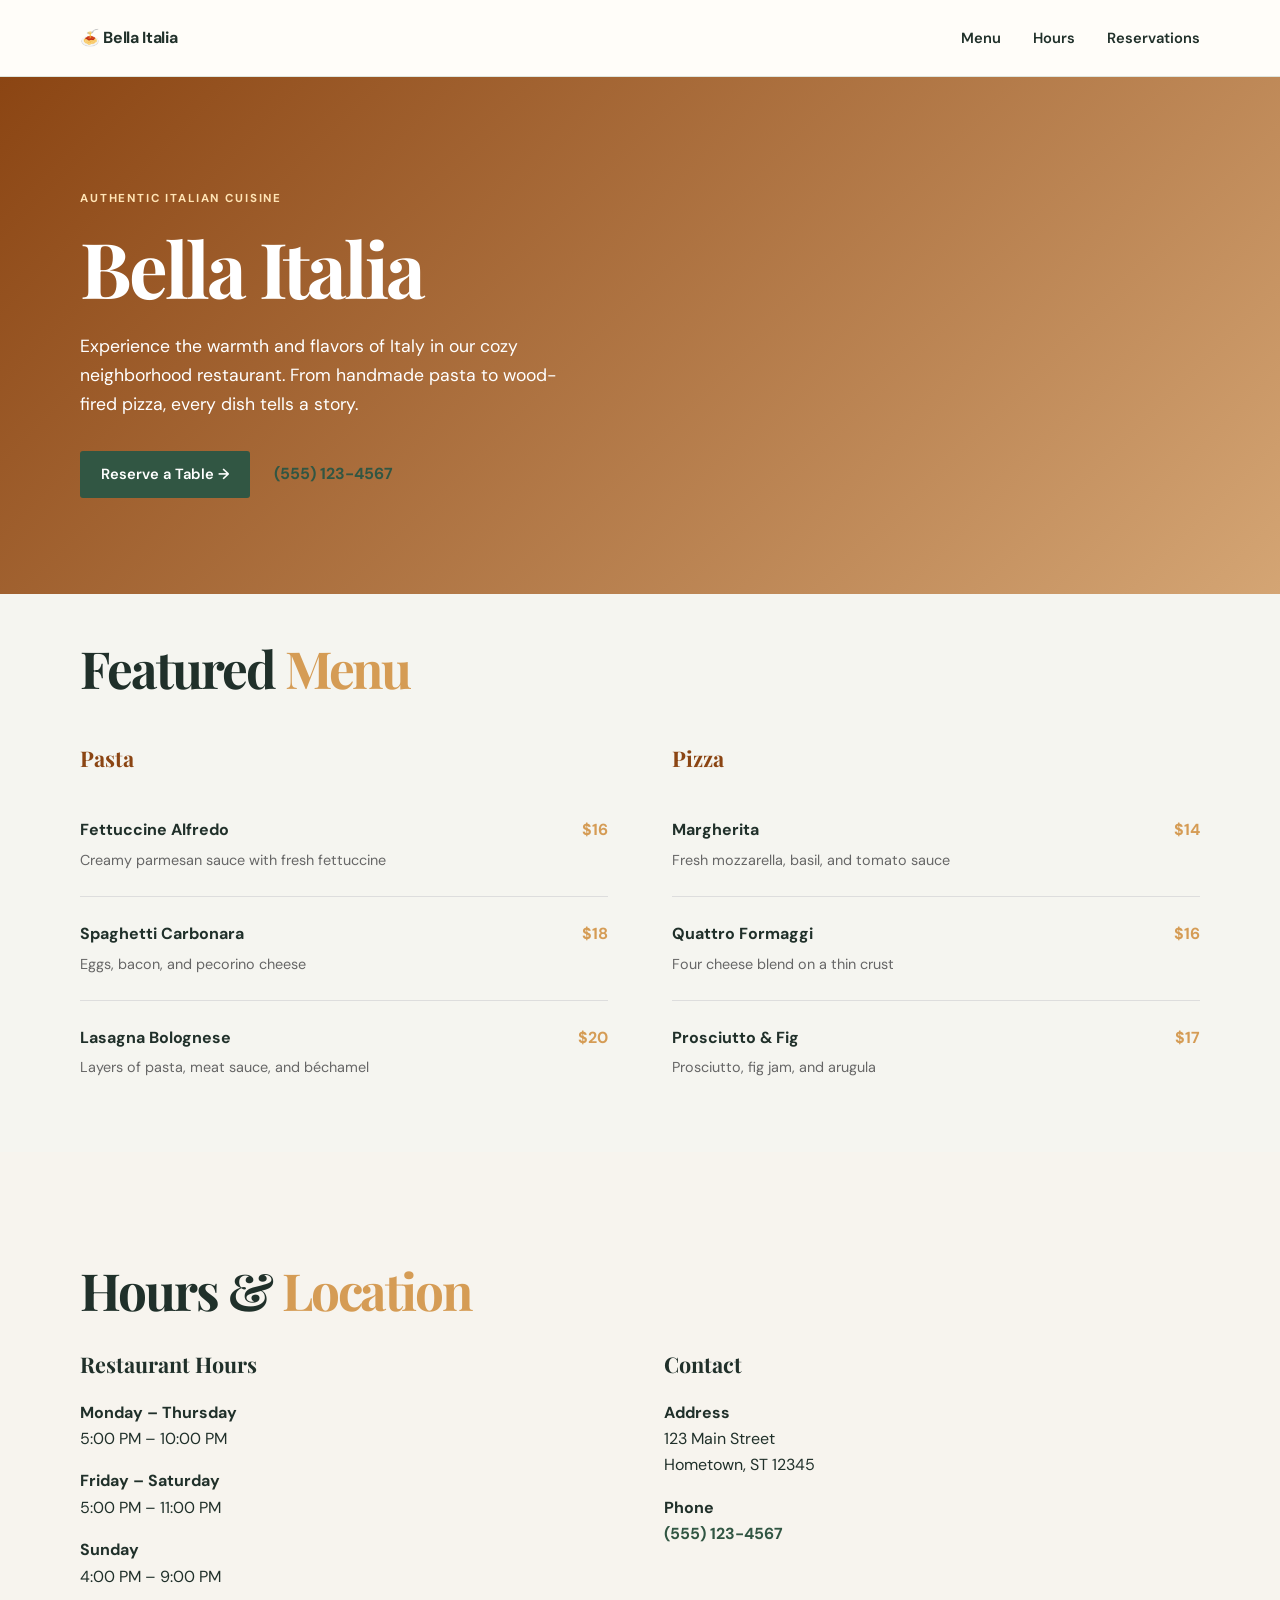
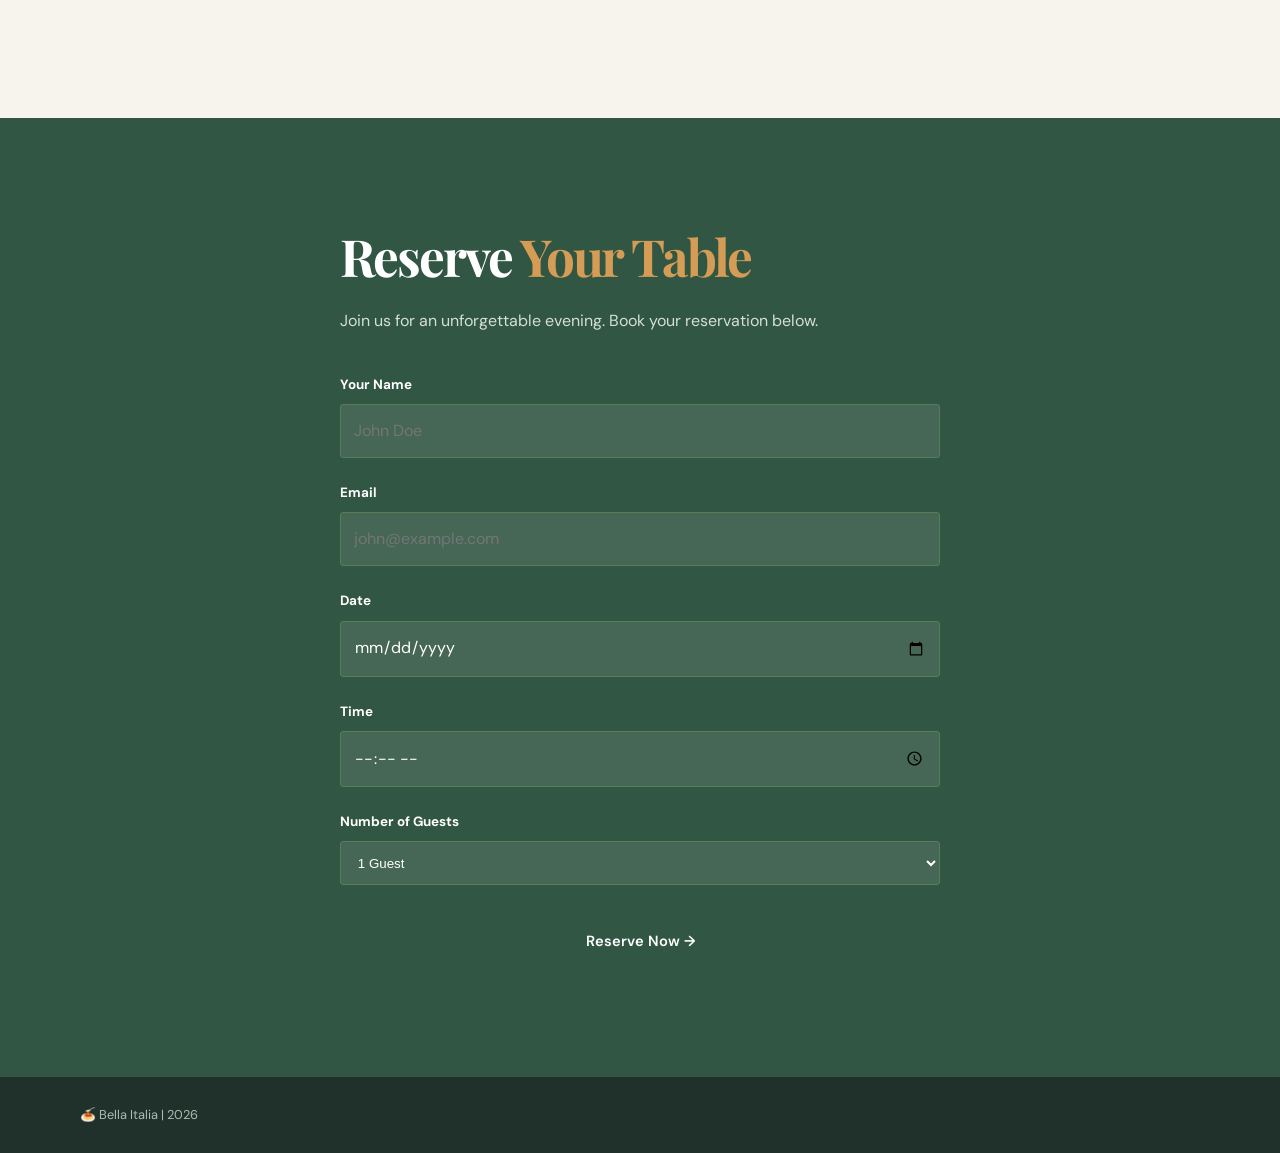
==== restaurant/index.html @ 9dafba55 "Add GitHub Pages demo with 3 template showcases and shared styles" ====
<!doctype html>
<html lang="en">
<head>
  <meta charset="UTF-8">
  <meta name="viewport" content="width=device-width, initial-scale=1">
  <meta name="description" content="Bella Italia - Fine Italian dining in your neighborhood">
  <title>Bella Italia | Italian Restaurant</title>
  <link rel="preconnect" href="https://fonts.googleapis.com">
  <link rel="preconnect" href="https://fonts.gstatic.com" crossorigin>
  <link href="https://fonts.googleapis.com/css2?family=DM+Sans:wght@400;500;600;700&family=Playfair+Display:wght@600;700&display=swap" rel="stylesheet">
  <link rel="stylesheet" href="../styles.css">
  <style>
    .hero { background: linear-gradient(135deg, #8b4513 0%, #d4a574 100%); color: white; }
    .hero h1, .hero p { color: white; }
    .hero em { color: #ffd700; }
    .hero .eyebrow { color: #ffe4b5; }
    .menu-section { background: #f5f5f0; padding: 3rem 0; }
    .menu-item { display: flex; justify-content: space-between; padding: 1.5rem 0; border-bottom: 1px solid #ddd; }
    .menu-item:last-child { border-bottom: none; }
    .menu-item-name { font-weight: 700; margin-bottom: 0.3rem; }
    .menu-item-desc { font-size: 0.9rem; color: #666; }
    .menu-item-price { color: #d59c55; font-weight: 700; }
  </style>
  <script src="../script.js" defer></script>
</head>
<body>
  <header class="site-header">
    <div class="container nav-wrap">
      <a class="logo" href="#top">🍝 Bella Italia</a>
      <nav id="site-nav" class="site-nav" aria-label="Main navigation">
        <a href="#menu">Menu</a>
        <a href="#hours">Hours</a>
        <a href="#contact">Reservations</a>
      </nav>
    </div>
  </header>

  <main>
    <section class="hero">
      <div class="container hero-content">
        <p class="eyebrow">Authentic Italian Cuisine</p>
        <h1>Bella Italia</h1>
        <p class="hero-text">Experience the warmth and flavors of Italy in our cozy neighborhood restaurant. From handmade pasta to wood-fired pizza, every dish tells a story.</p>
        <div class="hero-actions">
          <a class="button" href="#contact">Reserve a Table →</a>
          <a class="text-link" href="tel:+15551234567">(555) 123-4567</a>
        </div>
      </div>
    </section>

    <section id="menu" class="menu-section">
      <div class="container">
        <h2 style="margin-bottom: 3rem;">Featured <em>Menu</em></h2>
        <div style="display: grid; grid-template-columns: 1fr 1fr; gap: 4rem;">
          <div>
            <h3 style="color: #8b4513;">Pasta</h3>
            <div class="menu-item">
              <div>
                <div class="menu-item-name">Fettuccine Alfredo</div>
                <div class="menu-item-desc">Creamy parmesan sauce with fresh fettuccine</div>
              </div>
              <div class="menu-item-price">$16</div>
            </div>
            <div class="menu-item">
              <div>
                <div class="menu-item-name">Spaghetti Carbonara</div>
                <div class="menu-item-desc">Eggs, bacon, and pecorino cheese</div>
              </div>
              <div class="menu-item-price">$18</div>
            </div>
            <div class="menu-item">
              <div>
                <div class="menu-item-name">Lasagna Bolognese</div>
                <div class="menu-item-desc">Layers of pasta, meat sauce, and béchamel</div>
              </div>
              <div class="menu-item-price">$20</div>
            </div>
          </div>
          <div>
            <h3 style="color: #8b4513;">Pizza</h3>
            <div class="menu-item">
              <div>
                <div class="menu-item-name">Margherita</div>
                <div class="menu-item-desc">Fresh mozzarella, basil, and tomato sauce</div>
              </div>
              <div class="menu-item-price">$14</div>
            </div>
            <div class="menu-item">
              <div>
                <div class="menu-item-name">Quattro Formaggi</div>
                <div class="menu-item-desc">Four cheese blend on a thin crust</div>
              </div>
              <div class="menu-item-price">$16</div>
            </div>
            <div class="menu-item">
              <div>
                <div class="menu-item-name">Prosciutto & Fig</div>
                <div class="menu-item-desc">Prosciutto, fig jam, and arugula</div>
              </div>
              <div class="menu-item-price">$17</div>
            </div>
          </div>
        </div>
      </div>
    </section>

    <section id="hours" class="section" style="background: #f7f4ee;">
      <div class="container">
        <h2>Hours & <em>Location</em></h2>
        <div style="display: grid; grid-template-columns: 1fr 1fr; gap: 3rem; margin-top: 2rem;">
          <div>
            <h3>Restaurant Hours</h3>
            <p style="margin-top: 1rem;"><strong>Monday – Thursday</strong><br>5:00 PM – 10:00 PM</p>
            <p style="margin-top: 0.8rem;"><strong>Friday – Saturday</strong><br>5:00 PM – 11:00 PM</p>
            <p style="margin-top: 0.8rem;"><strong>Sunday</strong><br>4:00 PM – 9:00 PM</p>
          </div>
          <div>
            <h3>Contact</h3>
            <p style="margin-top: 1rem;"><strong>Address</strong><br>123 Main Street<br>Hometown, ST 12345</p>
            <p style="margin-top: 0.8rem;"><strong>Phone</strong><br><a href="tel:+15551234567" class="text-link">(555) 123-4567</a></p>
          </div>
        </div>
      </div>
    </section>

    <section id="contact" class="section" style="background: #315643; color: white;">
      <div class="container" style="max-width: 600px;">
        <h2 style="color: white;">Reserve <em>Your Table</em></h2>
        <p style="color: #d5e0d4; margin-top: 1rem; margin-bottom: 2rem;">Join us for an unforgettable evening. Book your reservation below.</p>
        <form style="display: grid; gap: 1rem;">
          <div>
            <label style="color: white; font-weight: 700; display: block; margin-bottom: 0.5rem;">Your Name</label>
            <input type="text" placeholder="John Doe" style="width: 100%; padding: 0.8rem; border: 1px solid #557f55; border-radius: 3px; background: rgba(255,255,255,0.1); color: white;">
          </div>
          <div>
            <label style="color: white; font-weight: 700; display: block; margin-bottom: 0.5rem;">Email</label>
            <input type="email" placeholder="john@example.com" style="width: 100%; padding: 0.8rem; border: 1px solid #557f55; border-radius: 3px; background: rgba(255,255,255,0.1); color: white;">
          </div>
          <div>
            <label style="color: white; font-weight: 700; display: block; margin-bottom: 0.5rem;">Date</label>
            <input type="date" style="width: 100%; padding: 0.8rem; border: 1px solid #557f55; border-radius: 3px; background: rgba(255,255,255,0.1); color: white;">
          </div>
          <div>
            <label style="color: white; font-weight: 700; display: block; margin-bottom: 0.5rem;">Time</label>
            <input type="time" style="width: 100%; padding: 0.8rem; border: 1px solid #557f55; border-radius: 3px; background: rgba(255,255,255,0.1); color: white;">
          </div>
          <div>
            <label style="color: white; font-weight: 700; display: block; margin-bottom: 0.5rem;">Number of Guests</label>
            <select style="width: 100%; padding: 0.8rem; border: 1px solid #557f55; border-radius: 3px; background: rgba(255,255,255,0.1); color: white;">
              <option value="1">1 Guest</option>
              <option value="2">2 Guests</option>
              <option value="4">4 Guests</option>
              <option value="6">6 Guests</option>
              <option value="8">8+ Guests</option>
            </select>
          </div>
          <button class="button" type="submit" style="margin-top: 1rem;">Reserve Now →</button>
        </form>
      </div>
    </section>
  </main>

  <footer class="site-footer">
    <div class="container footer-wrap">
      <p>🍝 Bella Italia | <span id="year"></span></p>
    </div>
  </footer>
</body>
</html>
---- styles.css ----
:root {
  --ink: #20302a;
  --muted: #64706a;
  --cream: #f7f4ee;
  --paper: #fffdf9;
  --sage: #cfdccf;
  --green: #315643;
  --gold: #d59c55;
  --border: #dfe5de;
  --heading: "Playfair Display", Georgia, serif;
  --body: "DM Sans", Arial, sans-serif;
}
* { box-sizing: border-box; }
html { scroll-behavior: smooth; }
body { margin: 0; color: var(--ink); background: var(--paper); font: 16px/1.65 var(--body); }
a { color: inherit; text-decoration: none; }
.container { width: min(1120px, calc(100% - 48px)); margin: auto; }
.skip-link { position: absolute; left: 1rem; top: -5rem; padding: .6rem 1rem; background: var(--green); color: white; z-index: 10; }
.skip-link:focus { top: 1rem; }
.site-header { position: sticky; top: 0; z-index: 5; background: rgba(255,253,249,.94); border-bottom: 1px solid var(--border); backdrop-filter: blur(12px); }
.nav-wrap, .footer-wrap { display: flex; align-items: center; justify-content: space-between; min-height: 76px; gap: 2rem; }
.logo { display: flex; align-items: center; gap: .65rem; font-weight: 700; letter-spacing: -.02em; }
.logo-mark { display: grid; place-items: center; width: 32px; height: 32px; border: 2px solid var(--green); border-radius: 50%; color: var(--green); font: 700 18px var(--heading); }
.site-nav { display: flex; align-items: center; gap: 2rem; font-size: .92rem; font-weight: 600; }
.site-nav a:not(.button):hover, .text-link:hover, .arrow-link:hover { color: var(--gold); }
.button { display: inline-flex; align-items: center; justify-content: center; gap: 1rem; padding: .85rem 1.3rem; border: 0; border-radius: 3px; background: var(--green); color: white; cursor: pointer; font: 600 .92rem var(--body); transition: transform .2s, background .2s; }
.button:hover { background: #213f30; transform: translateY(-2px); }
.button-small { padding: .65rem 1rem; }
.menu-toggle { display: none; background: none; border: 0; cursor: pointer; }
.hero { padding: 7rem 0 6rem; background: var(--cream); }
.hero-grid { display: grid; grid-template-columns: 1.05fr .95fr; gap: 5rem; align-items: center; }
.eyebrow { margin: 0 0 1.2rem; color: var(--green); font-size: .72rem; font-weight: 700; letter-spacing: .16em; text-transform: uppercase; }
h1, h2, h3, p { margin-top: 0; } h1, h2 { margin-bottom: 1.5rem; font: 700 clamp(2.8rem, 6vw, 5rem)/1.05 var(--heading); letter-spacing: -.04em; } h2 { font-size: clamp(2.3rem, 4vw, 3.7rem); } h3 { font: 700 1.35rem var(--heading); } em { color: var(--gold); font-style: normal; }
.hero-text { max-width: 500px; margin-bottom: 2rem; color: var(--muted); font-size: 1.1rem; }
.hero-actions { display: flex; align-items: center; flex-wrap: wrap; gap: 1.5rem; } .text-link { color: var(--green); font-weight: 700; }
.trust-row { display: flex; align-items: center; gap: .8rem; margin-top: 3rem; color: var(--muted); font-size: .82rem; } .stars { color: var(--gold); letter-spacing: .12em; }
.image-placeholder { min-height: 520px; display: grid; place-items: center; padding: 2rem; background: linear-gradient(135deg, #a9bda9, #e4d3b4); color: rgba(32,48,42,.7); text-align: center; font-size: .8rem; }
.image-placeholder span { padding: .5rem .8rem; border: 1px dashed rgba(32,48,42,.4); }
.section { padding: 7rem 0; } .about { background: var(--paper); } .narrow-grid { display: grid; grid-template-columns: 1fr 1fr; gap: 5rem; align-items: start; } .about p:not(.eyebrow) { color: var(--muted); font-size: 1.05rem; }
.stat-row { display: flex; gap: 2.5rem; margin-top: 3rem; } .stat-row div { display: grid; } .stat-row strong { color: var(--green); font: 700 1.8rem var(--heading); } .stat-row span { color: var(--muted); font-size: .75rem; }
.services { background: var(--sage); } .section-heading { display: flex; justify-content: space-between; align-items: end; gap: 3rem; margin-bottom: 3rem; } .section-heading > p { max-width: 330px; color: var(--muted); }
.service-grid { display: grid; grid-template-columns: repeat(3, 1fr); gap: 1.5rem; } .service-card { min-height: 300px; padding: 2rem; background: var(--paper); } .service-card.featured { background: var(--green); color: white; } .service-card.featured p, .service-card.featured .service-number { color: #d5e0d4; } .service-card p { min-height: 78px; color: var(--muted); } .service-number { color: var(--gold); font-size: .78rem; font-weight: 700; } .arrow-link { color: var(--green); font-weight: 700; font-size: .9rem; } .featured .arrow-link { color: white; }
.testimonial { background: var(--green); color: white; text-align: center; } .testimonial-inner { max-width: 790px; } .quote-mark { color: var(--gold); font: 700 5rem/0.7 var(--heading); } blockquote { margin: 1.5rem 0; font: 700 clamp(1.6rem, 3vw, 2.45rem)/1.25 var(--heading); } .attribution { color: #cfddce; font-size: .9rem; }
.contact { background: var(--cream); } .contact-grid { display: grid; grid-template-columns: 1fr 1fr; gap: 7rem; } .contact-grid > div > p:not(.eyebrow) { max-width: 420px; color: var(--muted); } .contact-details { display: grid; gap: .3rem; margin-top: 2rem; color: var(--green); font-weight: 700; } .contact-details span { color: var(--muted); font-size: .85rem; font-weight: 400; }
.contact-form { display: grid; gap: .5rem; } label { margin-top: .5rem; font-size: .84rem; font-weight: 700; } input, textarea { width: 100%; padding: .8rem; border: 1px solid #cbd5ca; border-radius: 2px; background: var(--paper); color: var(--ink); font: inherit; } input:focus, textarea:focus { outline: 2px solid var(--gold); border-color: transparent; } .contact-form .button { margin-top: 1rem; justify-self: start; } .form-note { color: var(--muted); font-size: .75rem; }
.site-footer { background: var(--ink); color: white; } .site-footer .logo-mark { border-color: white; color: white; } .site-footer p, .social-links { margin: 0; color: #aebbb2; font-size: .8rem; } .social-links { display: flex; gap: 1rem; } .social-links a:hover { color: white; }
.sr-only { position: absolute; width: 1px; height: 1px; padding: 0; margin: -1px; overflow: hidden; clip: rect(0,0,0,0); white-space: nowrap; border: 0; }
@media (max-width: 760px) { .container { width: min(100% - 32px, 560px); } .hero { padding: 4rem 0; } .hero-grid, .narrow-grid, .contact-grid { grid-template-columns: 1fr; gap: 3rem; } .image-placeholder { min-height: 340px; } .section { padding: 4.5rem 0; } .section-heading { display: block; } .service-grid { grid-template-columns: 1fr; } .stat-row { gap: 1.2rem; justify-content: space-between; } .menu-toggle { display: grid; gap: 4px; padding: .5rem 0; } .menu-toggle span:not(.sr-only) { width: 24px; height: 2px; background: var(--ink); } .site-nav { display: none; position: absolute; top: 76px; left: 0; right: 0; padding: 1.5rem; background: var(--paper); border-bottom: 1px solid var(--border); flex-direction: column; align-items: stretch; text-align: center; } .site-nav.is-open { display: flex; } .footer-wrap { min-height: 110px; flex-wrap: wrap; gap: .8rem; padding: 1.2rem 0; } }
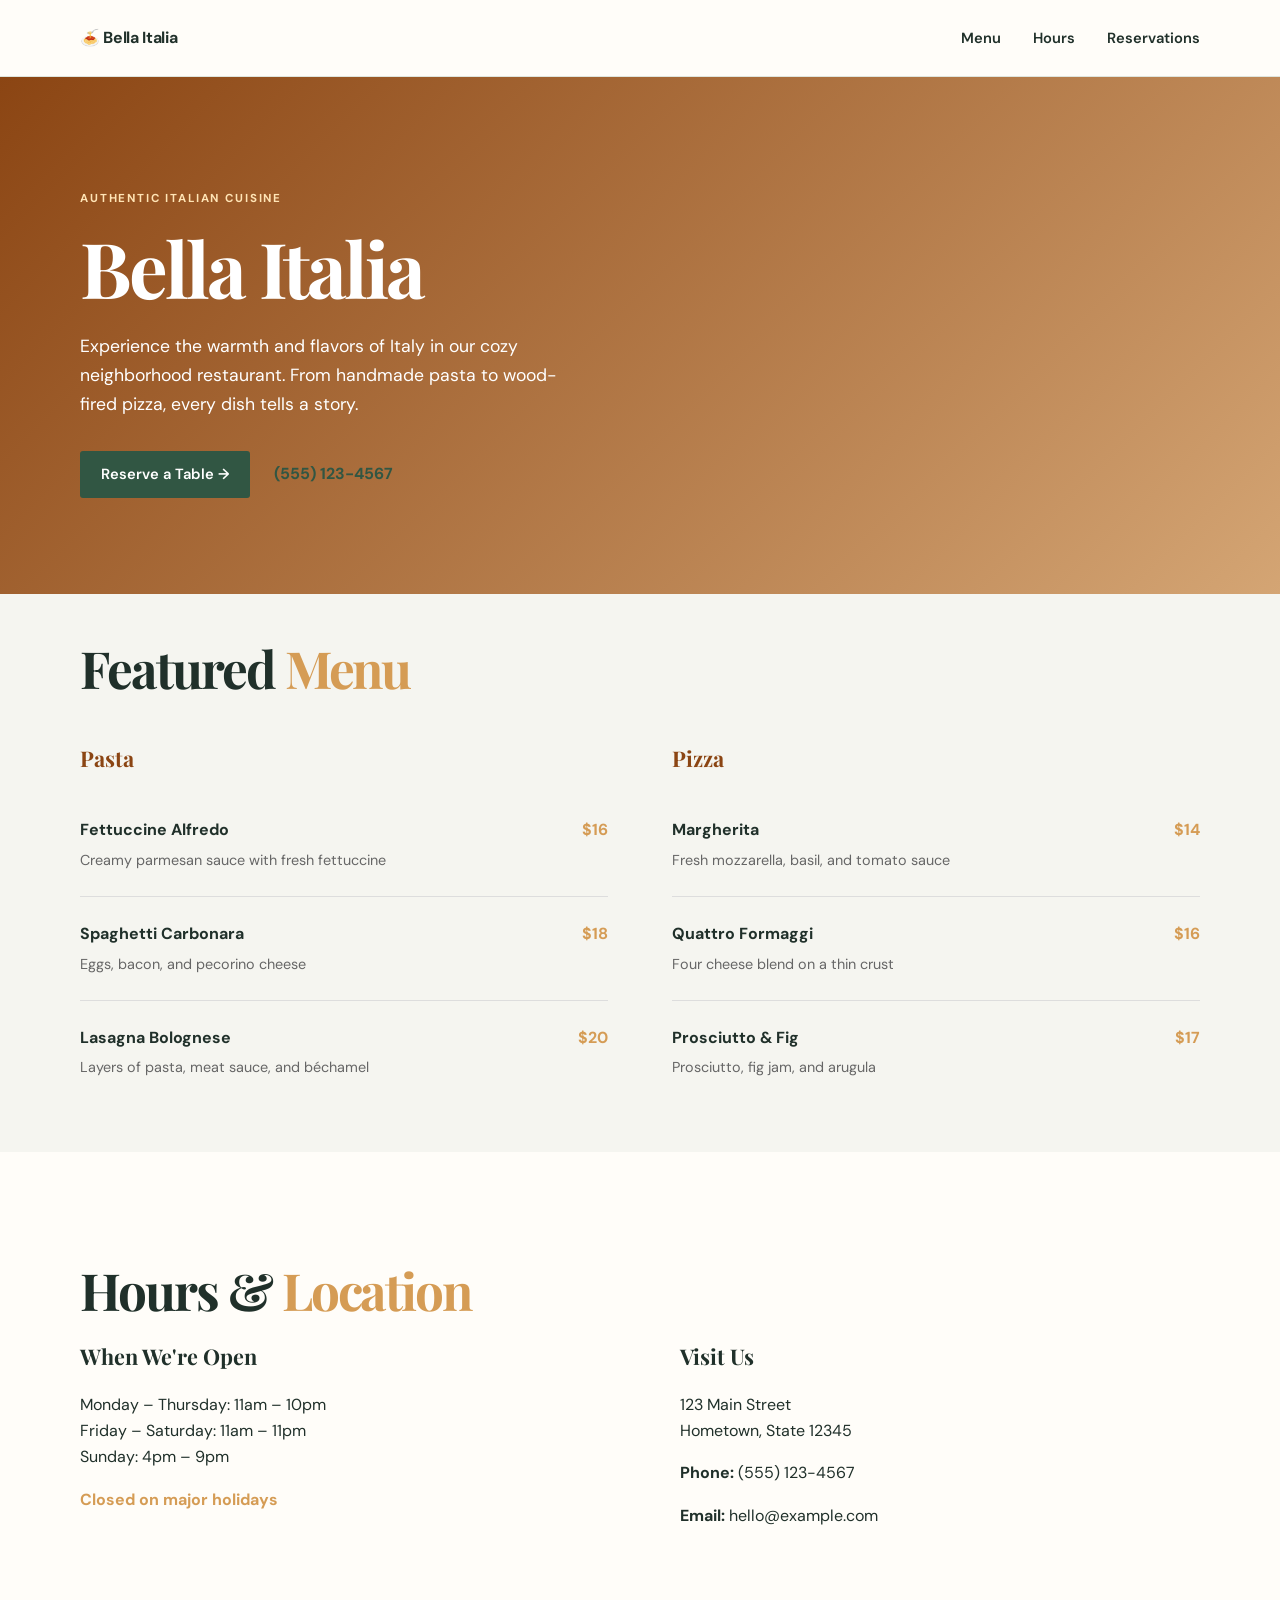
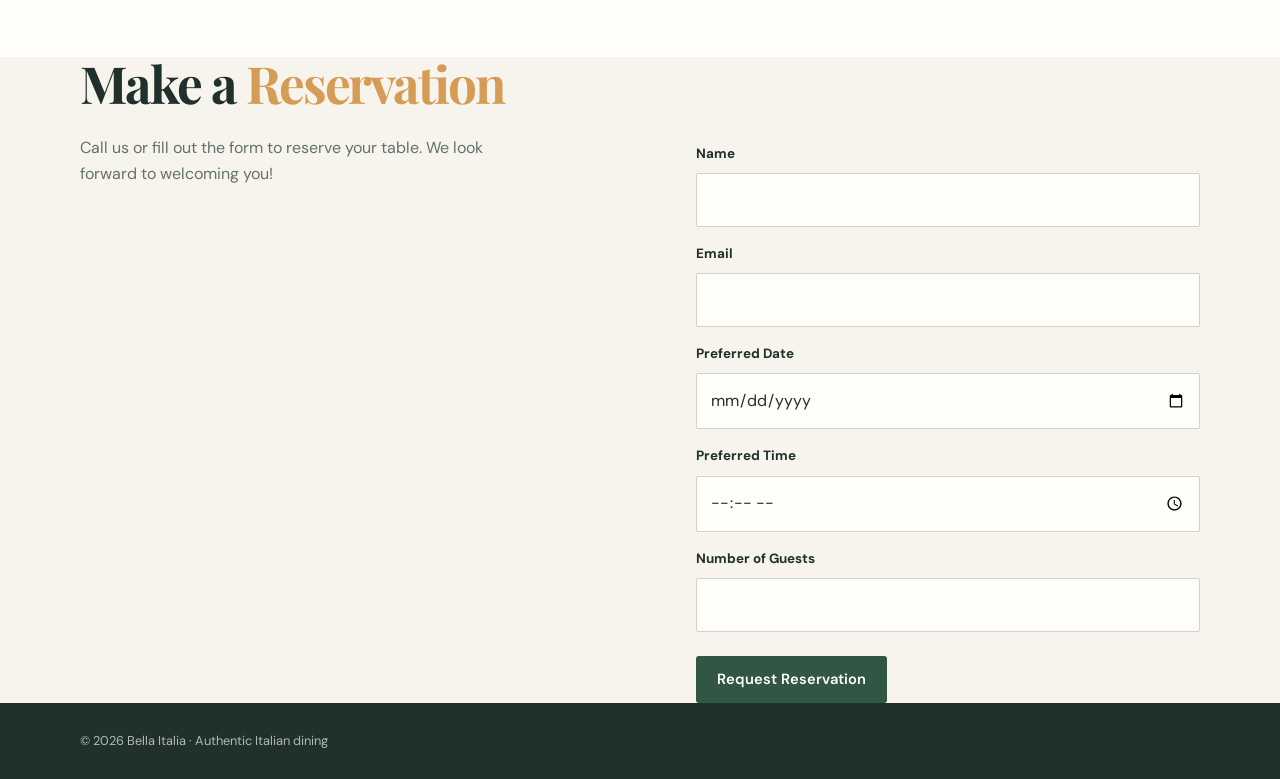
==== commit d67093d9: "Add client data support to restaurant demo" ====
--- a/restaurant/index.html
+++ b/restaurant/index.html
@@ -4,7 +4,7 @@
   <meta charset="UTF-8">
   <meta name="viewport" content="width=device-width, initial-scale=1">
   <meta name="description" content="Bella Italia - Fine Italian dining in your neighborhood">
-  <title>Bella Italia | Italian Restaurant</title>
+  <title>Restaurant | TemplateHub</title>
   <link rel="preconnect" href="https://fonts.googleapis.com">
   <link rel="preconnect" href="https://fonts.gstatic.com" crossorigin>
   <link href="https://fonts.googleapis.com/css2?family=DM+Sans:wght@400;500;600;700&family=Playfair+Display:wght@600;700&display=swap" rel="stylesheet">
@@ -26,7 +26,7 @@
 <body>
   <header class="site-header">
     <div class="container nav-wrap">
-      <a class="logo" href="#top">🍝 Bella Italia</a>
+      <a class="logo" href="#top" id="logo-text">🍝 Bella Italia</a>
       <nav id="site-nav" class="site-nav" aria-label="Main navigation">
         <a href="#menu">Menu</a>
         <a href="#hours">Hours</a>
@@ -39,11 +39,11 @@
     <section class="hero">
       <div class="container hero-content">
         <p class="eyebrow">Authentic Italian Cuisine</p>
-        <h1>Bella Italia</h1>
-        <p class="hero-text">Experience the warmth and flavors of Italy in our cozy neighborhood restaurant. From handmade pasta to wood-fired pizza, every dish tells a story.</p>
+        <h1 id="hero-title">Bella Italia</h1>
+        <p class="hero-text" id="hero-desc">Experience the warmth and flavors of Italy in our cozy neighborhood restaurant. From handmade pasta to wood-fired pizza, every dish tells a story.</p>
         <div class="hero-actions">
           <a class="button" href="#contact">Reserve a Table →</a>
-          <a class="text-link" href="tel:+15551234567">(555) 123-4567</a>
+          <a class="text-link" id="hero-phone" href="tel:+15551234567">(555) 123-4567</a>
         </div>
       </div>
     </section>
@@ -104,66 +104,104 @@
       </div>
     </section>
 
-    <section id="hours" class="section" style="background: #f7f4ee;">
+    <section id="hours" class="section">
       <div class="container">
         <h2>Hours & <em>Location</em></h2>
-        <div style="display: grid; grid-template-columns: 1fr 1fr; gap: 3rem; margin-top: 2rem;">
-          <div>
-            <h3>Restaurant Hours</h3>
-            <p style="margin-top: 1rem;"><strong>Monday – Thursday</strong><br>5:00 PM – 10:00 PM</p>
-            <p style="margin-top: 0.8rem;"><strong>Friday – Saturday</strong><br>5:00 PM – 11:00 PM</p>
-            <p style="margin-top: 0.8rem;"><strong>Sunday</strong><br>4:00 PM – 9:00 PM</p>
-          </div>
-          <div>
-            <h3>Contact</h3>
-            <p style="margin-top: 1rem;"><strong>Address</strong><br>123 Main Street<br>Hometown, ST 12345</p>
-            <p style="margin-top: 0.8rem;"><strong>Phone</strong><br><a href="tel:+15551234567" class="text-link">(555) 123-4567</a></p>
-          </div>
-        </div>
-      </div>
-    </section>
-
-    <section id="contact" class="section" style="background: #315643; color: white;">
-      <div class="container" style="max-width: 600px;">
-        <h2 style="color: white;">Reserve <em>Your Table</em></h2>
-        <p style="color: #d5e0d4; margin-top: 1rem; margin-bottom: 2rem;">Join us for an unforgettable evening. Book your reservation below.</p>
-        <form style="display: grid; gap: 1rem;">
-          <div>
-            <label style="color: white; font-weight: 700; display: block; margin-bottom: 0.5rem;">Your Name</label>
-            <input type="text" placeholder="John Doe" style="width: 100%; padding: 0.8rem; border: 1px solid #557f55; border-radius: 3px; background: rgba(255,255,255,0.1); color: white;">
-          </div>
-          <div>
-            <label style="color: white; font-weight: 700; display: block; margin-bottom: 0.5rem;">Email</label>
-            <input type="email" placeholder="john@example.com" style="width: 100%; padding: 0.8rem; border: 1px solid #557f55; border-radius: 3px; background: rgba(255,255,255,0.1); color: white;">
-          </div>
-          <div>
-            <label style="color: white; font-weight: 700; display: block; margin-bottom: 0.5rem;">Date</label>
-            <input type="date" style="width: 100%; padding: 0.8rem; border: 1px solid #557f55; border-radius: 3px; background: rgba(255,255,255,0.1); color: white;">
-          </div>
-          <div>
-            <label style="color: white; font-weight: 700; display: block; margin-bottom: 0.5rem;">Time</label>
-            <input type="time" style="width: 100%; padding: 0.8rem; border: 1px solid #557f55; border-radius: 3px; background: rgba(255,255,255,0.1); color: white;">
-          </div>
-          <div>
-            <label style="color: white; font-weight: 700; display: block; margin-bottom: 0.5rem;">Number of Guests</label>
-            <select style="width: 100%; padding: 0.8rem; border: 1px solid #557f55; border-radius: 3px; background: rgba(255,255,255,0.1); color: white;">
-              <option value="1">1 Guest</option>
-              <option value="2">2 Guests</option>
-              <option value="4">4 Guests</option>
-              <option value="6">6 Guests</option>
-              <option value="8">8+ Guests</option>
-            </select>
-          </div>
-          <button class="button" type="submit" style="margin-top: 1rem;">Reserve Now →</button>
-        </form>
+        <div class="narrow-grid">
+          <div>
+            <h3>When We're Open</h3>
+            <p id="hours-text">Monday – Thursday: 11am – 10pm<br>Friday – Saturday: 11am – 11pm<br>Sunday: 4pm – 9pm</p>
+            <p style="color: #d59c55; font-weight: 700;">Closed on major holidays</p>
+          </div>
+          <div>
+            <h3>Visit Us</h3>
+            <p id="address-text">123 Main Street<br>Hometown, State 12345</p>
+            <p><strong>Phone:</strong> <span id="contact-phone">(555) 123-4567</span></p>
+            <p><strong>Email:</strong> <span id="contact-email">hello@example.com</span></p>
+          </div>
+        </div>
+      </div>
+    </section>
+
+    <section id="contact" class="contact">
+      <div class="container">
+        <h2>Make a <em>Reservation</em></h2>
+        <div class="contact-grid">
+          <div>
+            <p>Call us or fill out the form to reserve your table. We look forward to welcoming you!</p>
+          </div>
+          <form class="contact-form" onsubmit="alert('Reservation request received!'); return false;">
+            <label for="name">Name</label>
+            <input id="name" type="text" required>
+            <label for="email">Email</label>
+            <input id="email" type="email" required>
+            <label for="date">Preferred Date</label>
+            <input id="date" type="date" required>
+            <label for="time">Preferred Time</label>
+            <input id="time" type="time" required>
+            <label for="guests">Number of Guests</label>
+            <input id="guests" type="number" min="1" max="20" required>
+            <button type="submit" class="button">Request Reservation</button>
+          </form>
+        </div>
       </div>
     </section>
   </main>
 
   <footer class="site-footer">
     <div class="container footer-wrap">
-      <p>🍝 Bella Italia | <span id="year"></span></p>
+      <div>
+        <p id="footer-text">© <span id="year"></span> Bella Italia · Authentic Italian dining</p>
+      </div>
     </div>
   </footer>
+
+  <script>
+    function updateFromQuery() {
+      const data = ClientData.all();
+      
+      if (data.name) {
+        document.getElementById('logo-text').textContent = '🍽️ ' + data.name;
+        document.getElementById('hero-title').textContent = data.name;
+        document.title = data.name + ' | Restaurant';
+      }
+      
+      if (data.tagline) {
+        document.querySelector('.hero .eyebrow').textContent = data.tagline;
+      }
+      
+      if (data.description) {
+        document.getElementById('hero-desc').textContent = data.description;
+      }
+      
+      if (data.extra) {
+        document.querySelector('#menu h2').innerHTML = data.extra + ' <em>Menu</em>';
+      }
+      
+      if (data.phone) {
+        document.getElementById('hero-phone').href = 'tel:' + data.phone.replace(/\D/g, '');
+        document.getElementById('hero-phone').textContent = data.phone;
+        document.getElementById('contact-phone').textContent = data.phone;
+      }
+      
+      if (data.email) {
+        document.getElementById('contact-email').textContent = data.email;
+      }
+      
+      if (data.address) {
+        document.getElementById('address-text').innerHTML = data.address.replace(/\n/g, '<br>');
+      }
+      
+      if (data.hours) {
+        document.getElementById('hours-text').textContent = data.hours;
+      }
+      
+      if (data.name) {
+        document.getElementById('footer-text').innerHTML = '© <span id="year"></span> ' + data.name + ' · Authentic Italian dining';
+      }
+    }
+    
+    updateFromQuery();
+  </script>
 </body>
-</html>+</html>
